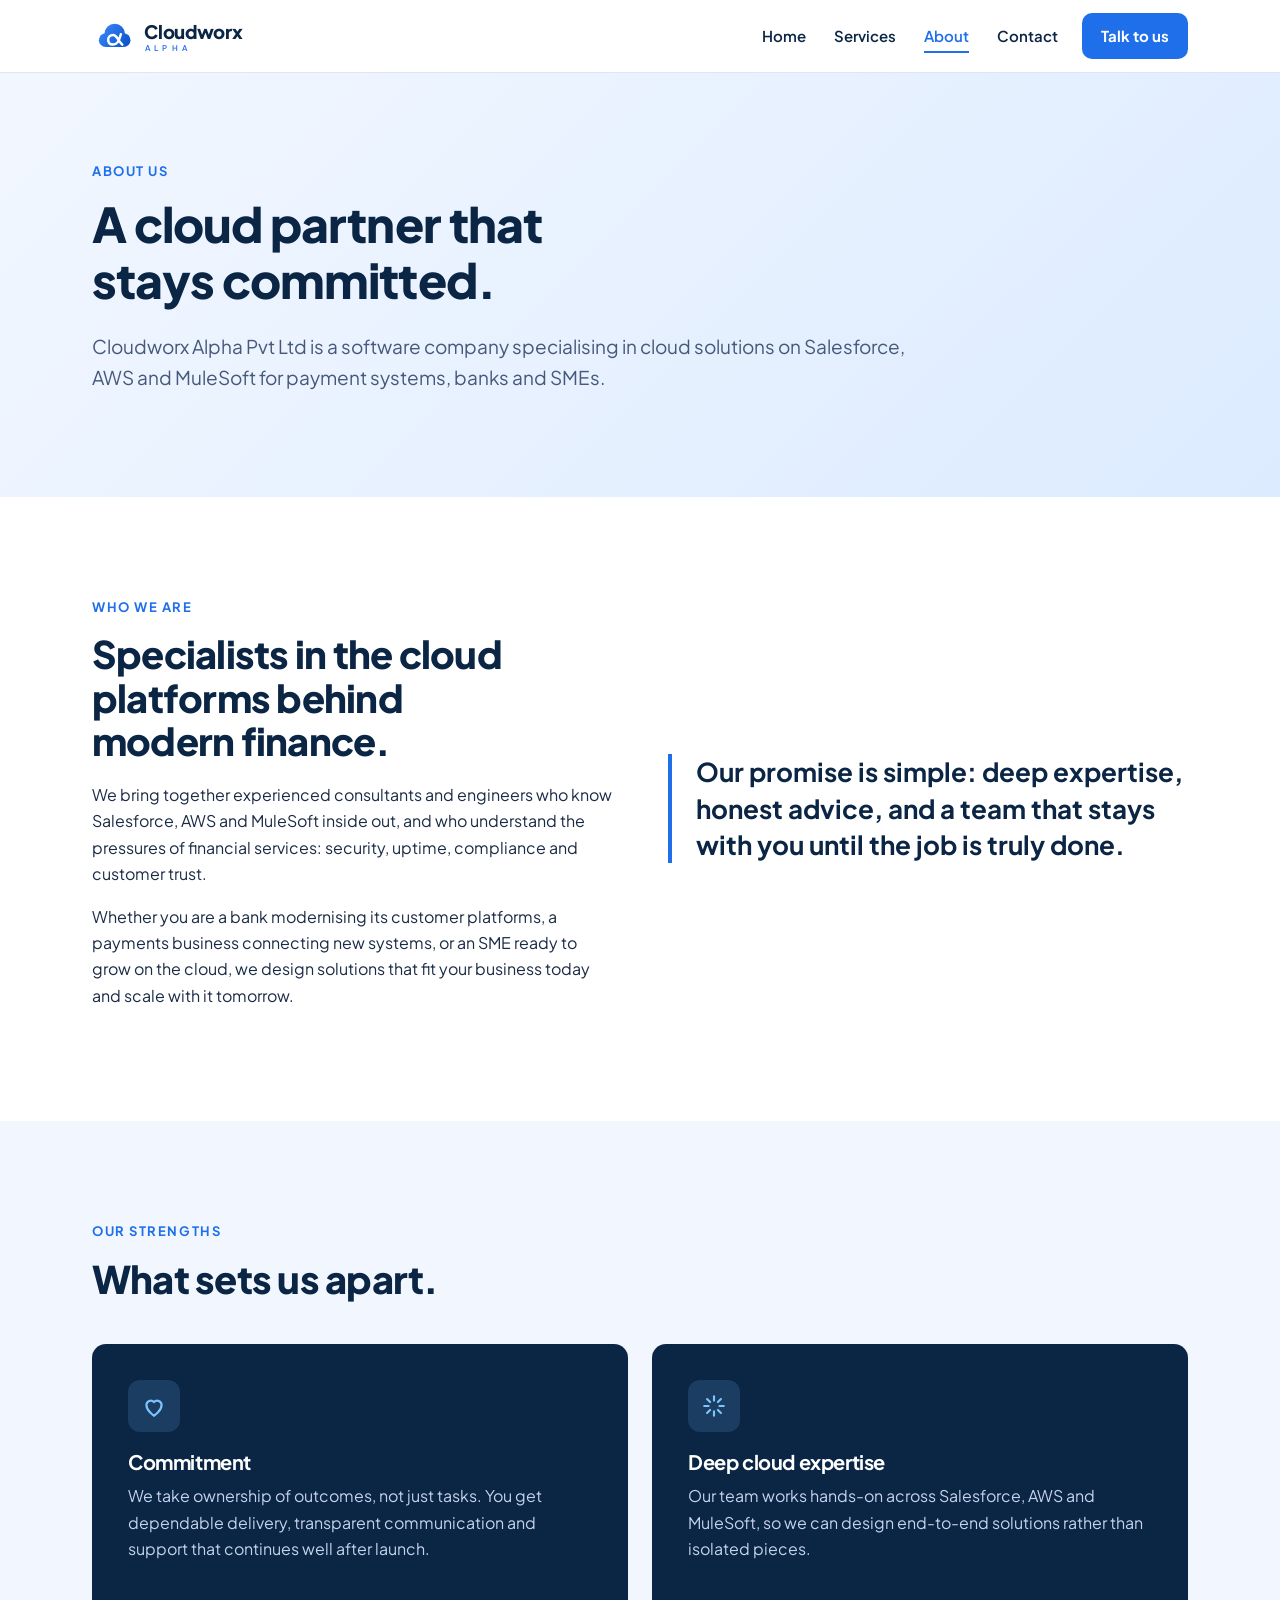
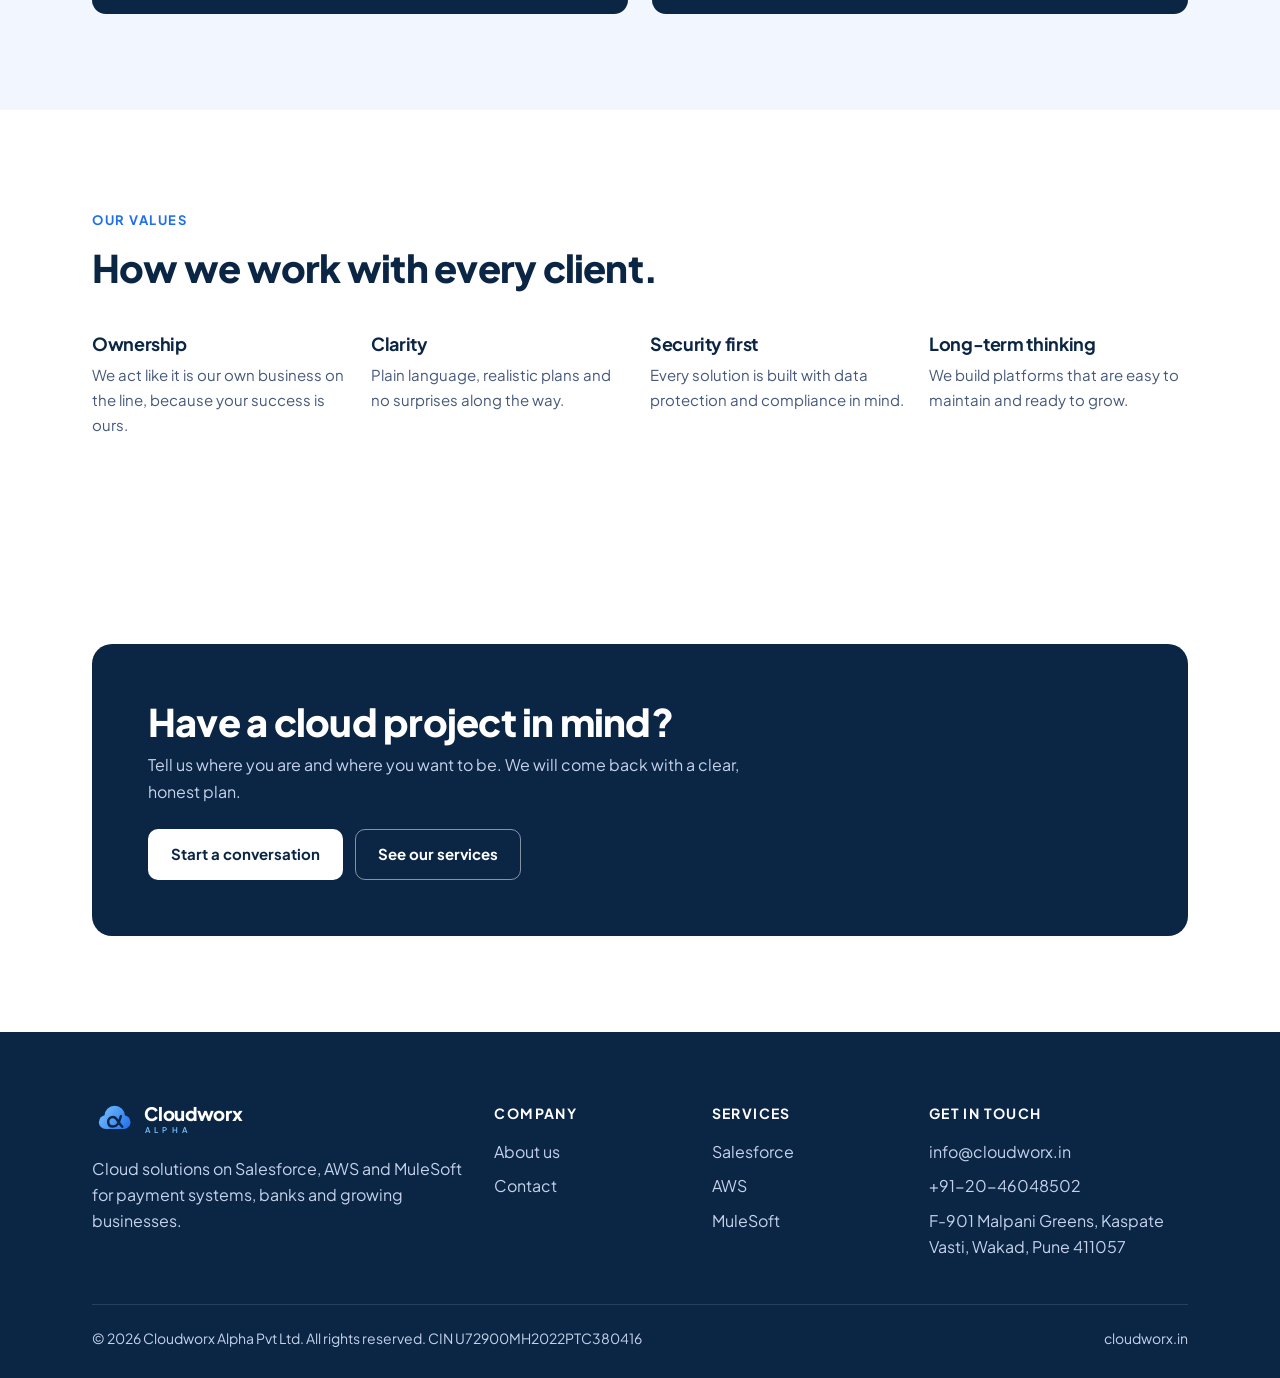
==== about.html @ 68014cdc "Initial Cloudworx Alpha website Static Home, Services, About and Contact pages in the Alpha Cloud br" ====
<!doctype html>
<html lang="en">
<head>
  <meta charset="utf-8">
  <meta name="viewport" content="width=device-width, initial-scale=1">
  <title>About | Cloudworx Alpha</title>
  <meta name="description" content="Cloudworx Alpha Pvt Ltd is a cloud solutions company known for commitment and deep cloud expertise.">
  <meta property="og:title" content="About | Cloudworx Alpha">
  <meta property="og:description" content="Cloudworx Alpha Pvt Ltd is a cloud solutions company known for commitment and deep cloud expertise.">
  <meta property="og:site_name" content="Cloudworx Alpha">
  <link rel="icon" href="assets/img/favicon.svg" type="image/svg+xml">
  <link rel="preconnect" href="https://fonts.googleapis.com">
  <link rel="preconnect" href="https://fonts.gstatic.com" crossorigin>
  <link rel="stylesheet" href="https://fonts.googleapis.com/css2?family=Plus+Jakarta+Sans:wght@400;600;700;800&display=swap">
  <link rel="stylesheet" href="assets/css/style.css">
</head>
<body>
  <a class="skip" href="#main">Skip to content</a>
  <header class="site-header">
    <div class="container nav">
      <a class="brand" href="index.html" aria-label="Cloudworx Alpha home"><svg viewBox="0 0 246 64" role="img" aria-label="Cloudworx Alpha"><defs><linearGradient id="lg-h" gradientUnits="userSpaceOnUse" x1="10" y1="14" x2="56" y2="48"><stop offset="0" stop-color="#3B8BFF"/><stop offset="1" stop-color="#0B4FC4"/></linearGradient></defs><g fill="url(#lg-h)"><circle cx="20" cy="38" r="10"/><circle cx="33" cy="29" r="15"/><circle cx="46" cy="38" r="10"/><rect x="20" y="34" width="26" height="14"/></g><path d="M42 29.5 C39 40 36.5 44.5 30.5 44.5 C25.5 44.5 23.5 41 23.5 37.5 C23.5 33.5 26.5 30.5 30.5 30.5 C36.5 30.5 38.5 40 44 44.5" fill="none" stroke="#FFFFFF" stroke-width="3.6" stroke-linecap="round" stroke-linejoin="round"/><text x="76" y="37" font-family="Plus Jakarta Sans, Segoe UI, sans-serif" font-weight="800" font-size="27" letter-spacing="-0.5" fill="#0B2545">Cloudworx</text><text x="77" y="54" font-family="Plus Jakarta Sans, Segoe UI, sans-serif" font-weight="600" font-size="11.5" letter-spacing="6.2" fill="#1F6FEB">ALPHA</text></svg></a>
      <button class="nav-toggle" aria-expanded="false" aria-controls="nav-links" aria-label="Open menu"><span></span></button>
      <ul class="nav-links" id="nav-links">
        <li><a href="index.html">Home</a></li>
        <li><a href="services.html">Services</a></li>
        <li><a href="about.html" aria-current="page">About</a></li>
        <li><a href="contact.html">Contact</a></li>
        <li class="mobile-cta"><a class="btn btn-primary" href="contact.html">Talk to us</a></li>
      </ul>
      <a class="btn btn-primary" href="contact.html">Talk to us</a>
    </div>
  </header>

  <main id="main">
    <section class="page-hero">
      <div class="container">
        <span class="eyebrow">About us</span>
        <h1>A cloud partner that stays committed.</h1>
        <p class="lead">Cloudworx Alpha Pvt Ltd is a software company specialising in cloud solutions on Salesforce, AWS and MuleSoft for payment systems, banks and SMEs.</p>
      </div>
    </section>

    <section class="section">
      <div class="container split">
        <div>
          <span class="eyebrow">Who we are</span>
          <h2>Specialists in the cloud platforms behind modern finance.</h2>
          <p>We bring together experienced consultants and engineers who know Salesforce, AWS and MuleSoft inside out, and who understand the pressures of financial services: security, uptime, compliance and customer trust.</p>
          <p>Whether you are a bank modernising its customer platforms, a payments business connecting new systems, or an SME ready to grow on the cloud, we design solutions that fit your business today and scale with it tomorrow.</p>
        </div>
        <blockquote class="quote">Our promise is simple: deep expertise, honest advice, and a team that stays with you until the job is truly done.</blockquote>
      </div>
    </section>

    <section class="section section-alt">
      <div class="container">
        <div class="section-head">
          <span class="eyebrow">Our strengths</span>
          <h2>What sets us apart.</h2>
        </div>
        <div class="strengths">
          <article class="strength">
            <div class="icon"><svg viewBox="0 0 24 24" fill="none" stroke="currentColor" stroke-width="2" stroke-linecap="round" stroke-linejoin="round"><path d="M12 21s-7-4.4-7-10a4 4 0 0 1 7-2.6A4 4 0 0 1 19 11c0 5.6-7 10-7 10z"/></svg></div>
            <h3>Commitment</h3>
            <p>We take ownership of outcomes, not just tasks. You get dependable delivery, transparent communication and support that continues well after launch.</p>
          </article>
          <article class="strength">
            <div class="icon"><svg viewBox="0 0 24 24" fill="none" stroke="currentColor" stroke-width="2" stroke-linecap="round" stroke-linejoin="round"><path d="M12 3v4M12 17v4M3 12h4M17 12h4M5.6 5.6l2.8 2.8M15.6 15.6l2.8 2.8M5.6 18.4l2.8-2.8M15.6 8.4l2.8-2.8"/></svg></div>
            <h3>Deep cloud expertise</h3>
            <p>Our team works hands-on across Salesforce, AWS and MuleSoft, so we can design end-to-end solutions rather than isolated pieces.</p>
          </article>
        </div>
      </div>
    </section>

    <section class="section">
      <div class="container">
        <div class="section-head">
          <span class="eyebrow">Our values</span>
          <h2>How we work with every client.</h2>
        </div>
        <div class="values">
          <div class="value"><h3>Ownership</h3><p>We act like it is our own business on the line, because your success is ours.</p></div>
          <div class="value"><h3>Clarity</h3><p>Plain language, realistic plans and no surprises along the way.</p></div>
          <div class="value"><h3>Security first</h3><p>Every solution is built with data protection and compliance in mind.</p></div>
          <div class="value"><h3>Long-term thinking</h3><p>We build platforms that are easy to maintain and ready to grow.</p></div>
        </div>
      </div>
    </section>

    <section class="section">
      <div class="container">
        <div class="cta-band">
          <div>
            <h2>Have a cloud project in mind?</h2>
            <p>Tell us where you are and where you want to be. We will come back with a clear, honest plan.</p>
          </div>
          <div class="actions">
            <a class="btn btn-light" href="contact.html">Start a conversation</a>
            <a class="btn btn-outline-light" href="services.html">See our services</a>
          </div>
        </div>
      </div>
    </section>
  </main>

  <footer class="site-footer">
    <div class="container">
      <div class="footer-grid">
        <div>
          <a class="brand" href="index.html" aria-label="Cloudworx Alpha home"><svg viewBox="0 0 246 64" role="img" aria-label="Cloudworx Alpha"><defs><linearGradient id="lg-f" gradientUnits="userSpaceOnUse" x1="10" y1="14" x2="56" y2="48"><stop offset="0" stop-color="#7CC4FF"/><stop offset="1" stop-color="#1F6FEB"/></linearGradient></defs><g fill="url(#lg-f)"><circle cx="20" cy="38" r="10"/><circle cx="33" cy="29" r="15"/><circle cx="46" cy="38" r="10"/><rect x="20" y="34" width="26" height="14"/></g><path d="M42 29.5 C39 40 36.5 44.5 30.5 44.5 C25.5 44.5 23.5 41 23.5 37.5 C23.5 33.5 26.5 30.5 30.5 30.5 C36.5 30.5 38.5 40 44 44.5" fill="none" stroke="#0B2545" stroke-width="3.6" stroke-linecap="round" stroke-linejoin="round"/><text x="76" y="37" font-family="Plus Jakarta Sans, Segoe UI, sans-serif" font-weight="800" font-size="27" letter-spacing="-0.5" fill="#FFFFFF">Cloudworx</text><text x="77" y="54" font-family="Plus Jakarta Sans, Segoe UI, sans-serif" font-weight="600" font-size="11.5" letter-spacing="6.2" fill="#7CC4FF">ALPHA</text></svg></a>
          <p style="margin-top:16px;max-width:36ch">Cloud solutions on Salesforce, AWS and MuleSoft for payment systems, banks and growing businesses.</p>
        </div>
        <div>
          <h4>Company</h4>
          <ul><li><a href="about.html">About us</a></li><li><a href="contact.html">Contact</a></li></ul>
        </div>
        <div>
          <h4>Services</h4>
          <ul><li><a href="services.html#salesforce">Salesforce</a></li><li><a href="services.html#aws">AWS</a></li><li><a href="services.html#mulesoft">MuleSoft</a></li></ul>
        </div>
        <div>
          <h4>Get in touch</h4>
          <ul><li><a href="mailto:info@cloudworx.in">info@cloudworx.in</a></li><li><a href="tel:+912046048502">+91-20-46048502</a></li><li>F-901 Malpani Greens, Kaspate Vasti, Wakad, Pune 411057</li></ul>
        </div>
      </div>
      <div class="footer-bottom">
        <span>&copy; <span id="year">2026</span> Cloudworx Alpha Pvt Ltd. All rights reserved. CIN U72900MH2022PTC380416</span>
        <span>cloudworx.in</span>
      </div>
    </div>
  </footer>
  <script src="assets/js/main.js"></script>
</body>
</html>
---- assets/css/style.css ----
/* Cloudworx Alpha — brand: Alpha Cloud (Navy, Azure, Sky, Cloud; Plus Jakarta Sans) */
:root {
  --navy: #0B2545;
  --azure: #1F6FEB;
  --azure-dark: #0B4FC4;
  --sky: #7CC4FF;
  --cloud: #F2F7FF;
  --ink: #1A2B45;
  --sub: #46597A;
  --line: #DCE6F5;
  --white: #FFFFFF;
  --radius: 14px;
  --shadow: 0 18px 40px -24px rgba(11, 37, 69, .35);
  --font: 'Plus Jakarta Sans', system-ui, -apple-system, 'Segoe UI', sans-serif;
  --max: 1160px;
}

*, *::before, *::after { box-sizing: border-box; }
html { scroll-behavior: smooth; }
body {
  margin: 0;
  font-family: var(--font);
  font-size: 16px;
  line-height: 1.65;
  color: var(--ink);
  background: var(--white);
  -webkit-font-smoothing: antialiased;
}
img, svg { max-width: 100%; display: block; }
a { color: var(--azure); }
h1, h2, h3 { color: var(--navy); line-height: 1.15; letter-spacing: -0.02em; margin: 0 0 .5em; text-wrap: balance; }
h1 { font-size: clamp(34px, 5vw, 56px); font-weight: 800; }
h2 { font-size: clamp(26px, 3.4vw, 38px); font-weight: 800; }
h3 { font-size: 20px; font-weight: 700; }
p { margin: 0 0 1em; }

.container { max-width: var(--max); margin: 0 auto; padding-inline: clamp(16px, 4vw, 32px); }
.eyebrow {
  display: inline-block; margin-bottom: 14px;
  font-size: 13px; font-weight: 700; letter-spacing: .12em; text-transform: uppercase; color: var(--azure);
}
.lead { font-size: clamp(17px, 1.6vw, 19px); color: var(--sub); max-width: 60ch; }
.skip { position: absolute; left: -999px; top: 8px; background: var(--navy); color: #fff; padding: 8px 14px; border-radius: 8px; z-index: 100; }
.skip:focus { left: 8px; }

/* Buttons */
.btn {
  display: inline-flex; align-items: center; gap: 8px;
  padding: 12px 22px; border-radius: 10px; border: 1.5px solid transparent;
  font: inherit; font-weight: 700; font-size: 15px; text-decoration: none; cursor: pointer;
  transition: background .15s, border-color .15s, transform .15s;
}
.btn:hover { transform: translateY(-1px); }
.btn-primary { background: var(--azure); color: #fff; }
.btn-primary:hover { background: var(--azure-dark); }
.btn-ghost { border-color: rgba(11, 37, 69, .25); color: var(--navy); background: transparent; }
.btn-ghost:hover { border-color: var(--navy); }
.btn-light { background: #fff; color: var(--navy); }
.btn-outline-light { border-color: rgba(255,255,255,.5); color: #fff; }
.btn-outline-light:hover { border-color: #fff; }
:focus-visible { outline: 3px solid var(--sky); outline-offset: 2px; }

/* Header */
.site-header {
  position: sticky; top: 0; z-index: 50;
  background: rgba(255,255,255,.92); backdrop-filter: blur(10px);
  border-bottom: 1px solid var(--line);
}
.nav { display: flex; align-items: center; gap: 24px; min-height: 72px; }
.brand { display: flex; align-items: center; }
.brand svg { height: 44px; width: auto; }
.nav-links { display: flex; align-items: center; gap: 28px; margin-left: auto; list-style: none; padding: 0; margin-block: 0; }
.nav-links a { color: var(--navy); text-decoration: none; font-weight: 600; font-size: 15px; padding: 6px 0; border-bottom: 2px solid transparent; }
.nav-links a:hover { color: var(--azure); }
.nav-links a[aria-current="page"] { color: var(--azure); border-bottom-color: var(--azure); }
.nav .btn { padding: 10px 18px; }
.nav-toggle { display: none; margin-left: auto; background: none; border: 1px solid var(--line); border-radius: 10px; width: 44px; height: 44px; cursor: pointer; }
.nav-toggle span, .nav-toggle span::before, .nav-toggle span::after { display: block; width: 20px; height: 2px; background: var(--navy); margin: 0 auto; position: relative; content: ''; transition: transform .2s; }
.nav-toggle span::before { position: absolute; top: -6px; }
.nav-toggle span::after { position: absolute; top: 6px; }

/* Hero */
.hero { background: linear-gradient(135deg, var(--cloud) 0%, #DCEBFF 100%); padding: clamp(56px, 9vw, 110px) 0; overflow: hidden; position: relative; }
.hero-grid { display: grid; grid-template-columns: minmax(0, 7fr) minmax(0, 5fr); gap: 48px; align-items: center; }
.hero h1 { max-width: 16ch; }
.hero .actions { display: flex; flex-wrap: wrap; gap: 12px; margin-top: 28px; }
.hero-art { position: relative; }
.hero-art svg { width: 100%; height: auto; filter: drop-shadow(0 30px 40px rgba(11,79,196,.25)); }
.page-hero { background: linear-gradient(135deg, var(--cloud) 0%, #DCEBFF 100%); padding: clamp(48px, 7vw, 84px) 0; }
.page-hero h1 { font-size: clamp(32px, 4.4vw, 48px); max-width: 20ch; }

/* Sections */
.section { padding: clamp(56px, 8vw, 96px) 0; }
.section-alt { background: var(--cloud); }
.section-head { max-width: 680px; margin-bottom: 44px; }
.section-head p { color: var(--sub); }

.platforms { display: flex; flex-wrap: wrap; gap: 10px; margin-top: 24px; }
.pill { background: #fff; border: 1px solid var(--line); border-radius: 999px; padding: 6px 14px; font-size: 14px; font-weight: 600; color: var(--navy); }

.grid-3 { display: grid; grid-template-columns: repeat(3, minmax(0, 1fr)); gap: 24px; }
.grid-2 { display: grid; grid-template-columns: repeat(2, minmax(0, 1fr)); gap: 24px; }
.card {
  background: #fff; border: 1px solid var(--line); border-radius: var(--radius); padding: 28px;
  box-shadow: var(--shadow); display: flex; flex-direction: column;
}
.card p { color: var(--sub); }
.card ul { margin: 4px 0 0; padding-left: 20px; color: var(--sub); }
.card ul li { margin-bottom: 6px; }
.card .more { margin-top: auto; font-weight: 700; text-decoration: none; }
.icon {
  width: 52px; height: 52px; border-radius: 12px; display: grid; place-items: center;
  background: linear-gradient(135deg, #3B8BFF, var(--azure-dark)); color: #fff; margin-bottom: 18px;
}
.icon svg { width: 26px; height: 26px; }

.industries .card { box-shadow: none; }
.industry-tag { font-size: 13px; font-weight: 700; color: var(--azure); text-transform: uppercase; letter-spacing: .1em; margin-bottom: 8px; }

/* Strengths */
.strengths { display: grid; grid-template-columns: repeat(2, minmax(0, 1fr)); gap: 24px; }
.strength { background: var(--navy); color: #fff; } .strength h3, .cta-band h2 { color: #fff; } .strength { border-radius: var(--radius); padding: 36px; }
.strength p { color: #C5D3EA; }
.strength .icon { background: rgba(124,196,255,.15); color: var(--sky); }

/* Process */
.steps { counter-reset: step; display: grid; grid-template-columns: repeat(4, minmax(0, 1fr)); gap: 20px; list-style: none; padding: 0; margin: 0; }
.steps li { counter-increment: step; border-top: 3px solid var(--azure); padding-top: 18px; }
.steps li::before { content: '0' counter(step); display: block; font-weight: 800; font-size: 14px; color: var(--azure); margin-bottom: 6px; letter-spacing: .08em; }
.steps p { color: var(--sub); font-size: 15px; }

/* CTA band */
.cta-band { background: var(--navy); color: #fff; border-radius: 20px; padding: clamp(32px, 5vw, 56px); display: flex; align-items: center; justify-content: space-between; gap: 24px; flex-wrap: wrap; position: relative; overflow: hidden; }
.cta-band h2 { margin-bottom: 8px; }
.cta-band p { color: #C5D3EA; margin: 0; max-width: 52ch; }
.cta-band .actions { display: flex; gap: 12px; flex-wrap: wrap; }

/* Service detail */
.service { display: grid; grid-template-columns: minmax(0, 5fr) minmax(0, 7fr); gap: 48px; padding: 48px 0; border-bottom: 1px solid var(--line); scroll-margin-top: 90px; }
.service:last-child { border-bottom: 0; }
.service h2 { font-size: clamp(24px, 3vw, 32px); }
.service .checks { list-style: none; padding: 0; margin: 0; display: grid; grid-template-columns: repeat(2, minmax(0, 1fr)); gap: 12px 24px; }
.service .checks li { position: relative; padding-left: 28px; color: var(--sub); }
.service .checks li::before {
  content: ''; position: absolute; left: 0; top: 6px; width: 16px; height: 16px; border-radius: 50%;
  background: var(--azure) url("data:image/svg+xml,%3Csvg xmlns='http://www.w3.org/2000/svg' viewBox='0 0 16 16'%3E%3Cpath d='M4.5 8.2l2.3 2.3 4.7-4.9' fill='none' stroke='%23fff' stroke-width='2' stroke-linecap='round' stroke-linejoin='round'/%3E%3C/svg%3E") center/16px no-repeat;
}

/* About */
.values { display: grid; grid-template-columns: repeat(4, minmax(0, 1fr)); gap: 20px; }
.value h3 { font-size: 18px; }
.value p { color: var(--sub); font-size: 15px; }
.split { display: grid; grid-template-columns: minmax(0, 1fr) minmax(0, 1fr); gap: 56px; align-items: center; }
.quote { font-size: clamp(20px, 2.2vw, 26px); font-weight: 700; line-height: 1.4; color: var(--navy); border-left: 4px solid var(--azure); padding-left: 24px; margin: 0; }

/* Contact */
.contact-grid { display: grid; grid-template-columns: minmax(0, 5fr) minmax(0, 7fr); gap: 48px; align-items: start; }
.contact-info { display: grid; gap: 20px; }
.contact-item { display: flex; gap: 16px; align-items: flex-start; }
.contact-item .icon { margin: 0; flex: none; width: 44px; height: 44px; }
.contact-item .icon svg { width: 22px; height: 22px; }
.contact-item strong { display: block; }
.contact-item span, .contact-item a { color: var(--sub); }
form.card { gap: 18px; }
.field { display: grid; gap: 6px; }
.field-row { display: grid; grid-template-columns: 1fr 1fr; gap: 18px; }
label { font-weight: 600; font-size: 14px; }
input, select, textarea {
  font: inherit; font-size: 15px; color: var(--ink); background: #fff;
  border: 1.5px solid var(--line); border-radius: 10px; padding: 12px 14px; width: 100%;
}
input:focus, select:focus, textarea:focus { outline: none; border-color: var(--azure); box-shadow: 0 0 0 3px rgba(31,111,235,.15); }
textarea { min-height: 140px; resize: vertical; }
.form-note { font-size: 13px; color: var(--sub); margin: 0; }
.form-status { font-weight: 600; color: var(--azure); margin: 0; }

/* Footer */
.site-footer { background: var(--navy); color: #C5D3EA; padding: 64px 0 28px; margin-top: 0; }
.footer-grid { display: grid; grid-template-columns: 2fr 1fr 1fr 1.4fr; gap: 32px; }
.site-footer .brand svg { height: 44px; }
.site-footer h4 { color: #fff; font-size: 14px; letter-spacing: .1em; text-transform: uppercase; margin: 6px 0 14px; }
.site-footer ul { list-style: none; padding: 0; margin: 0; display: grid; gap: 8px; }
.site-footer a { color: #C5D3EA; text-decoration: none; }
.site-footer a:hover { color: #fff; }
.footer-bottom { border-top: 1px solid rgba(255,255,255,.12); margin-top: 44px; padding-top: 22px; font-size: 14px; display: flex; justify-content: space-between; gap: 16px; flex-wrap: wrap; }

/* Responsive */
@media (max-width: 960px) {
  .hero-grid, .split, .contact-grid, .service { grid-template-columns: 1fr; }
  .hero-art { max-width: 380px; }
  .grid-3, .values { grid-template-columns: repeat(2, minmax(0, 1fr)); }
  .steps { grid-template-columns: repeat(2, minmax(0, 1fr)); }
  .footer-grid { grid-template-columns: 1fr 1fr; }
  .service { gap: 20px; }
}
@media (max-width: 820px) {
  .nav-toggle { display: block; }
  .nav > .btn { display: none; }
  .nav-links {
    position: absolute; top: 72px; left: 0; right: 0; flex-direction: column; align-items: stretch; gap: 0;
    background: #fff; border-bottom: 1px solid var(--line); padding: 8px clamp(16px, 4vw, 32px) 16px;
    display: none;
  }
  .nav-links.open { display: flex; }
  .nav-links a { display: block; padding: 12px 0; border-bottom: 1px solid var(--line); }
  .nav-links a[aria-current="page"] { border-bottom-color: var(--line); }
  .nav-links .mobile-cta { display: block; margin-top: 12px; }
  .nav-links .mobile-cta a { border: 0; text-align: center; color: #fff; justify-content: center; }
}
@media (min-width: 821px) { .nav-links .mobile-cta { display: none; } }
@media (max-width: 600px) {
  .grid-3, .grid-2, .values, .strengths, .steps, .footer-grid, .field-row, .service .checks { grid-template-columns: 1fr; }
  .hero-art { display: none; }
  .brand svg { height: 38px; }
}
@media (prefers-reduced-motion: reduce) { html { scroll-behavior: auto; } * { transition: none !important; } }
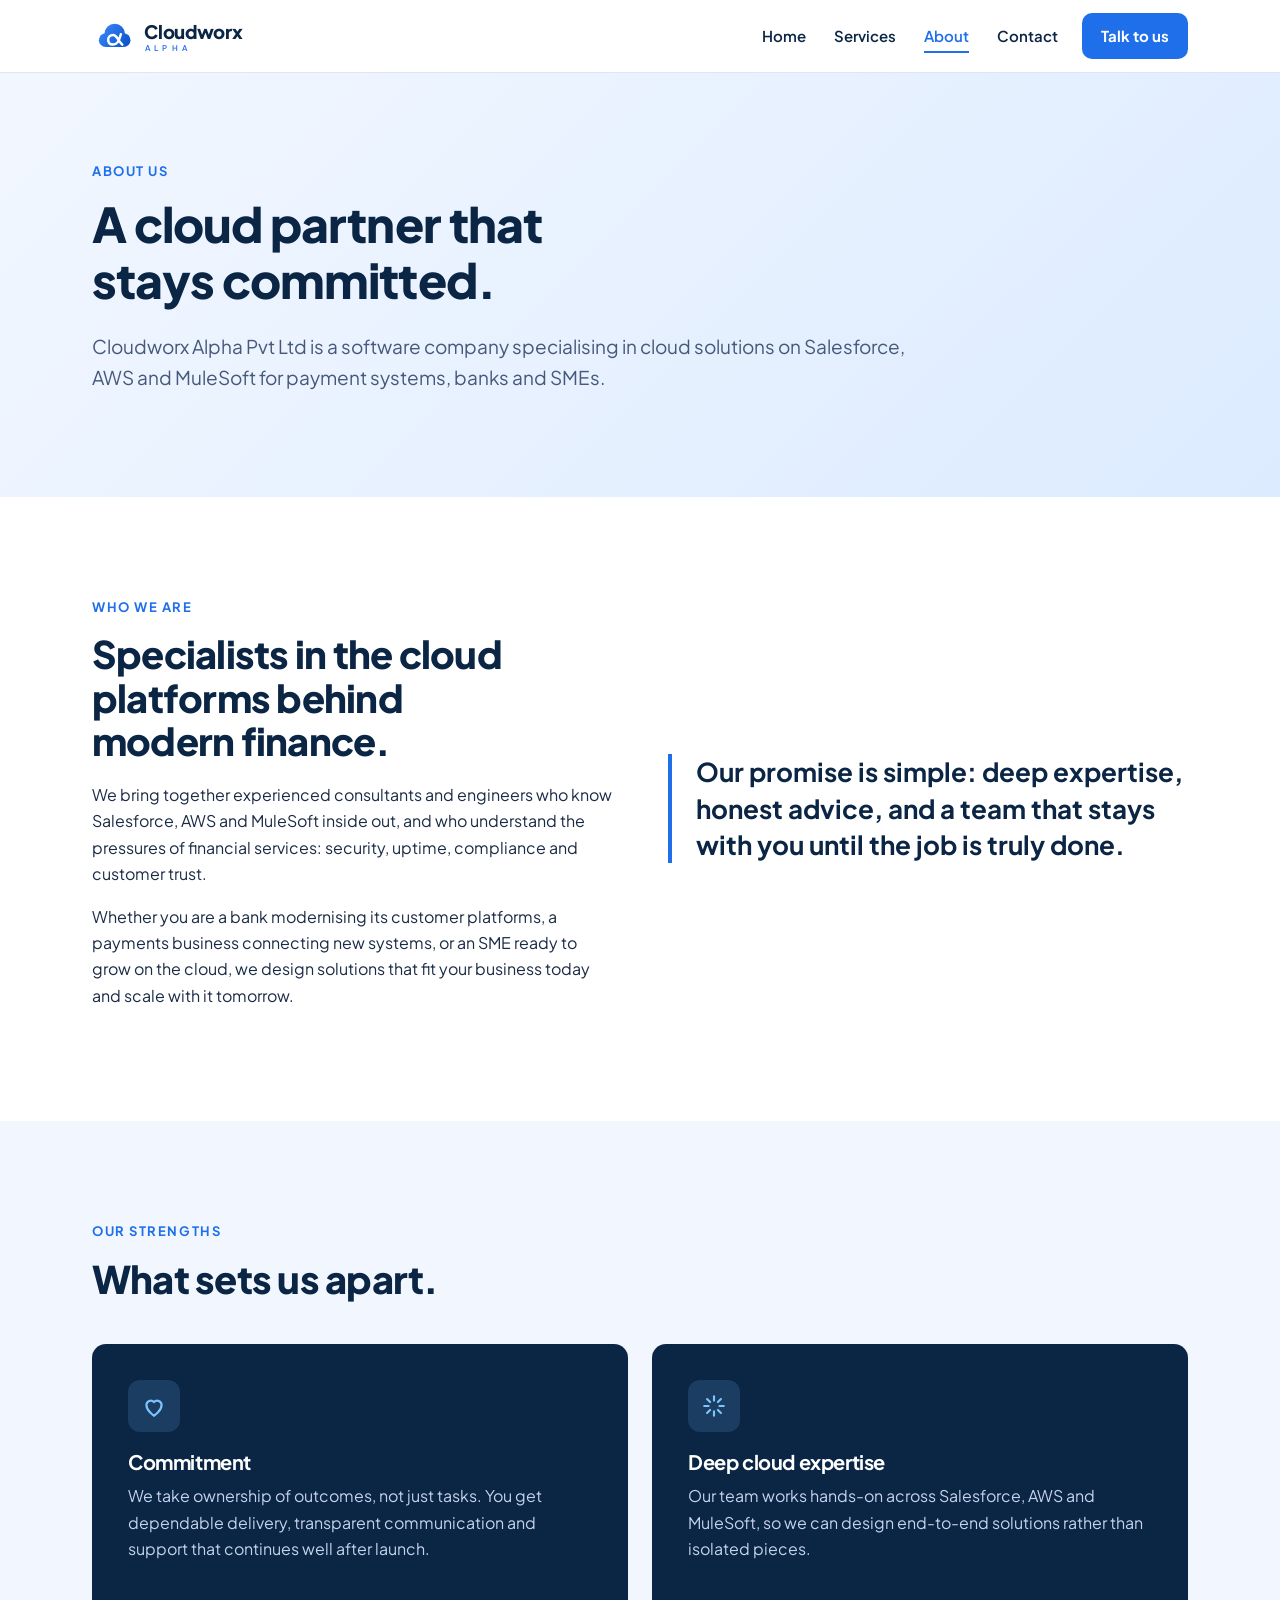
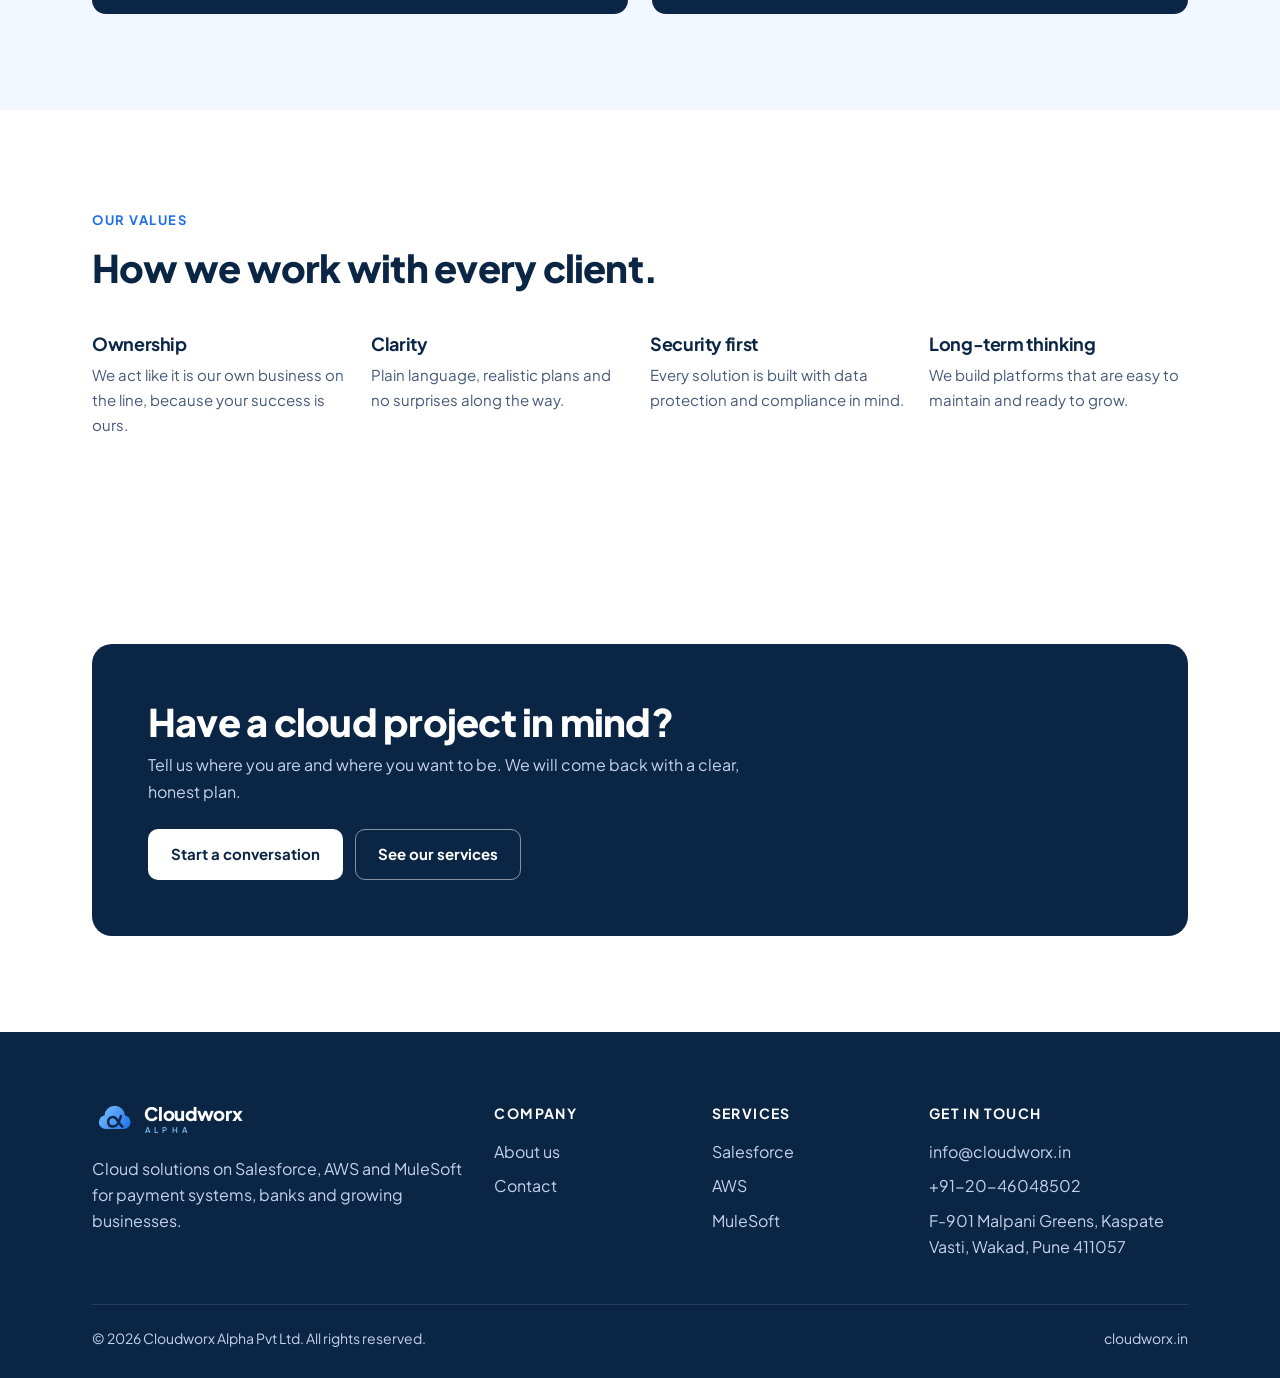
==== commit d315a5d9: "Remove CIN from contact page and footer Co-Authored-By: Claude Opus 5.5 (1M context) <noreply@anthro" ====
--- a/about.html
+++ b/about.html
@@ -125,7 +125,7 @@
         </div>
       </div>
       <div class="footer-bottom">
-        <span>&copy; <span id="year">2026</span> Cloudworx Alpha Pvt Ltd. All rights reserved. CIN U72900MH2022PTC380416</span>
+        <span>&copy; <span id="year">2026</span> Cloudworx Alpha Pvt Ltd. All rights reserved.</span>
         <span>cloudworx.in</span>
       </div>
     </div>
--- a/assets/css/style.css
+++ b/assets/css/style.css
@@ -214,3 +214,7 @@
   .brand svg { height: 38px; }
 }
 @media (prefers-reduced-motion: reduce) { html { scroll-behavior: auto; } * { transition: none !important; } }
+.hp { display: none !important; }
+.form-status.error { color: #C62828; }
+.form-status.success { color: #1B7F4B; }
+button[disabled] { opacity: .6; cursor: wait; }
